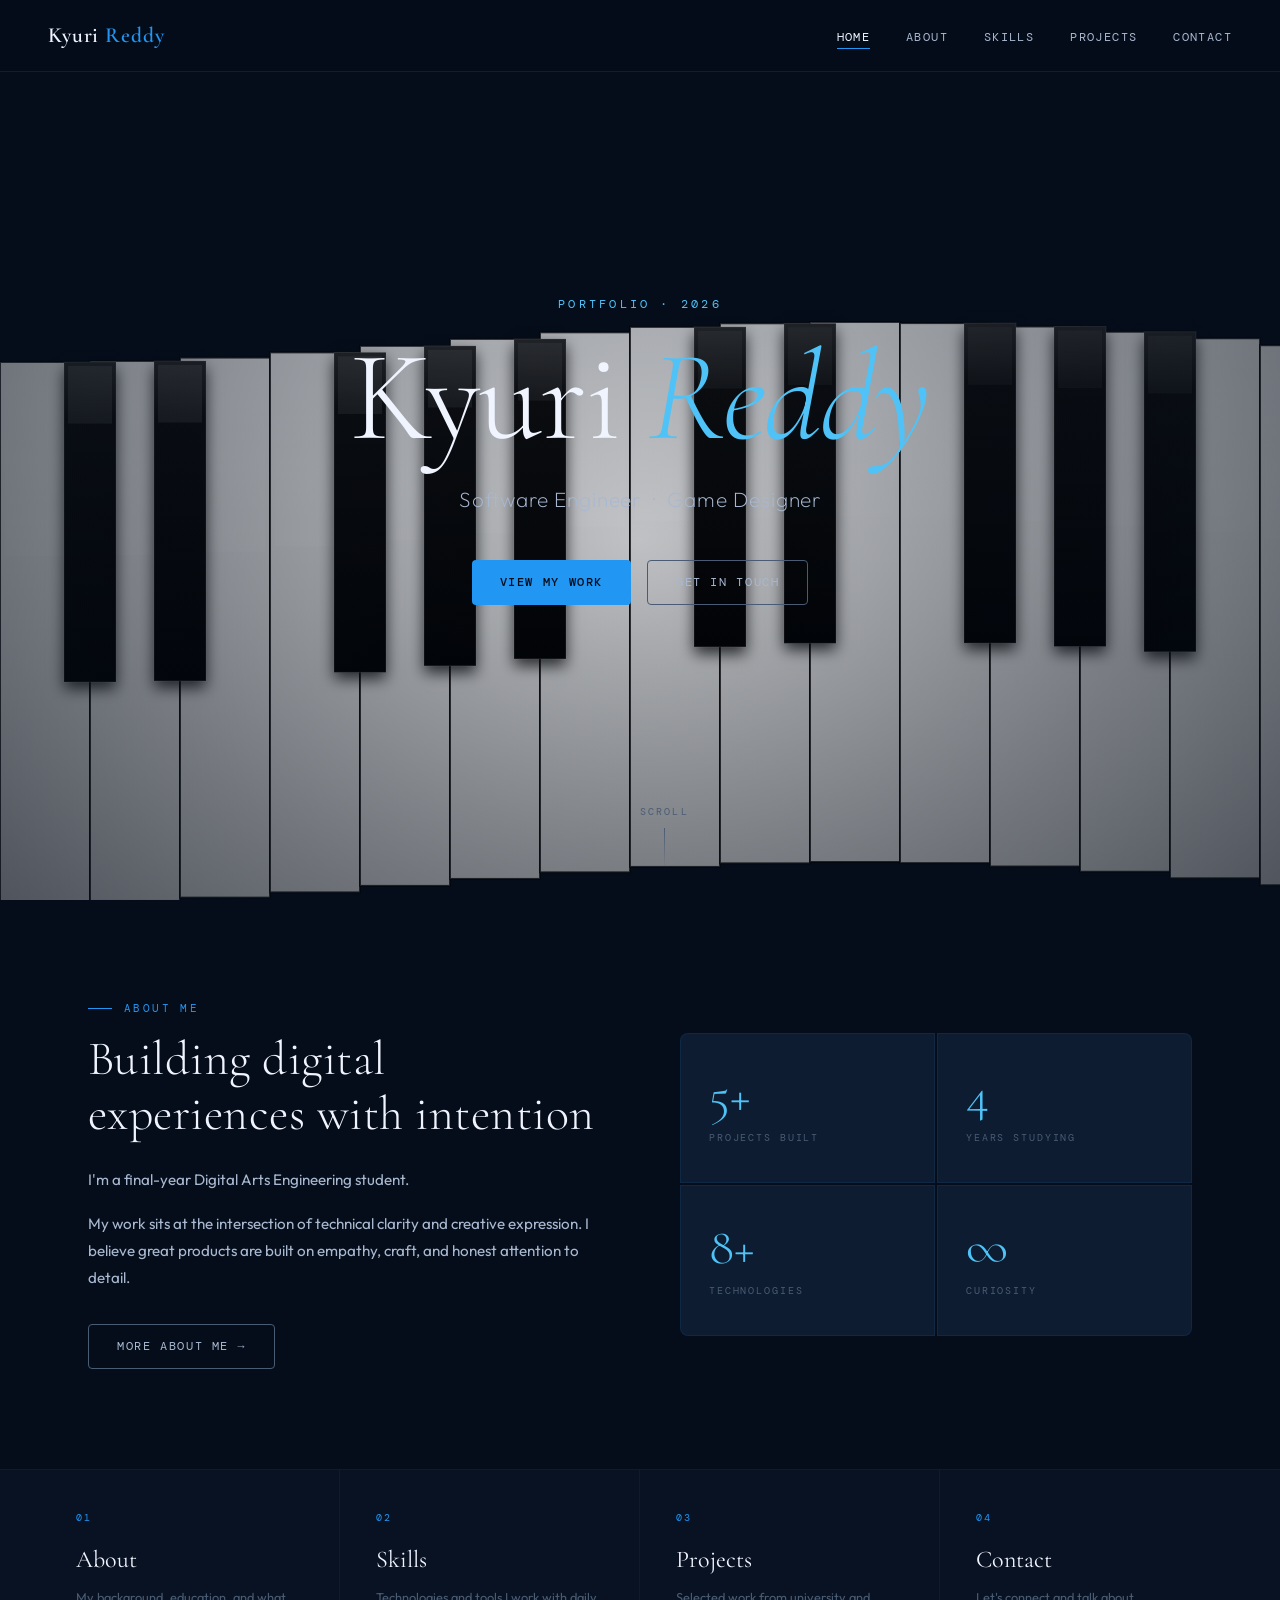
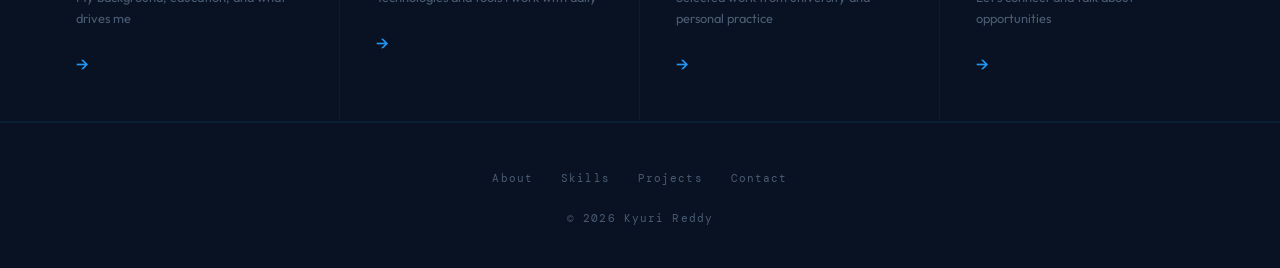
==== Website/index.html @ 3c1cd6ba "First commit" ====
<!DOCTYPE html>
<html lang="en">
<head>
  <meta charset="UTF-8">
  <meta name="viewport" content="width=device-width, initial-scale=1.0">
  <title>Kyuri Reddy — Portfolio</title>
  <link rel="stylesheet" href="css/style.css">
  <link rel="stylesheet" href="css/home.css">
</head>
<body>

  <div id="nav-container"></div>

  <div class="page-wrapper" style="padding-top:0;">

    <!-- HERO -->
    <section class="hero" id="hero">
      <canvas id="piano-canvas" aria-hidden="true"></canvas>

      <div class="hero-content">
        <p class="hero-eyebrow">Portfolio · 2026</p>
        <h1 class="hero-name">Kyuri <em>Reddy</em></h1>
        <p class="hero-tagline">Software Engineer &nbsp;·&nbsp; Game Designer</p>
        <div class="hero-ctas">
          <a href="pages/projects.html" class="btn btn-primary">View My Work</a>
          <a href="pages/contact.html" class="btn btn-outline">Get In Touch</a>
        </div>
      </div>

      <div class="hero-scroll-hint">
        <span>Scroll</span>
        <div class="scroll-line"></div>
      </div>
    </section>

    <!-- INTRO -->
    <section class="intro-section" aria-label="Introduction">
      <div class="intro-text reveal">
        <div class="section-tag">About Me</div>
        <h2>Building digital experiences with intention</h2>
        <p>I'm a final-year Digital Arts Engineering student.</p>
        <p>My work sits at the intersection of technical clarity and creative expression. I believe great products are built on empathy, craft, and honest attention to detail.</p>
        <a href="pages/about.html" class="btn btn-outline">More About Me →</a>
      </div>
      <div class="intro-stats reveal">
        <div class="stat-card">
          <div class="stat-number">5+</div>
          <div class="stat-label">Projects Built</div>
        </div>
        <div class="stat-card">
          <div class="stat-number">4</div>
          <div class="stat-label">Years Studying</div>
        </div>
        <div class="stat-card">
          <div class="stat-number">8+</div>
          <div class="stat-label">Technologies</div>
        </div>
        <div class="stat-card">
          <div class="stat-number">∞</div>
          <div class="stat-label">Curiosity</div>
        </div>
      </div>
    </section>

    <!-- PAGE NAV ROW -->
    <section class="page-nav-section" aria-label="Site navigation">
      <div class="page-nav-row">
        <a href="pages/about.html" class="page-nav-item reveal">
          <div class="pni-num">01</div>
          <div class="pni-title">About</div>
          <div class="pni-desc">My background, education, and what drives me</div>
          <div class="pni-arrow">→</div>
        </a>
        <a href="pages/skills.html" class="page-nav-item reveal">
          <div class="pni-num">02</div>
          <div class="pni-title">Skills</div>
          <div class="pni-desc">Technologies and tools I work with daily</div>
          <div class="pni-arrow">→</div>
        </a>
        <a href="pages/projects.html" class="page-nav-item reveal">
          <div class="pni-num">03</div>
          <div class="pni-title">Projects</div>
          <div class="pni-desc">Selected work from university and personal practice</div>
          <div class="pni-arrow">→</div>
        </a>
        <a href="pages/contact.html" class="page-nav-item reveal">
          <div class="pni-num">04</div>
          <div class="pni-title">Contact</div>
          <div class="pni-desc">Let's connect and talk about opportunities</div>
          <div class="pni-arrow">→</div>
        </a>
      </div>
    </section>

  </div>

  <footer>
    <ul class="footer-links">
      <li><a href="pages/about.html">About</a></li>
      <li><a href="pages/skills.html">Skills</a></li>
      <li><a href="pages/projects.html">Projects</a></li>
      <li><a href="pages/contact.html">Contact</a></li>
    </ul>
    <p>&copy; 2026 Kyuri Reddy</p>
  </footer>

  <script src="js/nav.js"></script>
  <script src="js/piano.js"></script>
  <script src="js/scroll-reveal.js"></script>

</body>
</html>
---- Website/css/style.css ----
/* ============================================================
   KYURI REDDY PORTFOLIO — GLOBAL STYLES
   The Methodical Creative
   ============================================================ */

@import url('https://fonts.googleapis.com/css2?family=Cormorant+Garamond:ital,wght@0,300;0,400;0,600;1,300;1,400&family=DM+Mono:ital,wght@0,300;0,400;0,500;1,300&family=Outfit:wght@200;300;400;500;600&display=swap');

/* ── CSS Variables ── */
:root {
  --bg-deep:       #050d1a;
  --bg-mid:        #091222;
  --bg-card:       #0d1c30;
  --bg-card-hover: #122240;
  --blue-1:        #0a3d6b;
  --blue-2:        #1460a8;
  --blue-accent:   #2196f3;
  --blue-bright:   #4fc3f7;
  --white:         #f0f4ff;
  --white-dim:     #a8b8d0;
  --white-faint:   #4a5c74;
  --gold:          #c9a84c;
  --gold-dim:      #7a6230;
  --piano-white:   #ddeeff;
  --piano-black:   #06101f;
  --font-display:  'Cormorant Garamond', serif;
  --font-mono:     'DM Mono', monospace;
  --font-body:     'Outfit', sans-serif;
  --nav-h:         72px;
  --radius:        4px;
  --transition:    0.3s cubic-bezier(0.4, 0, 0.2, 1);
}

/* ── Reset ── */
*, *::before, *::after { box-sizing: border-box; margin: 0; padding: 0; }

html { scroll-behavior: smooth; font-size: 16px; }

body {
  background: var(--bg-deep);
  color: var(--white);
  font-family: var(--font-body);
  line-height: 1.65;
  min-height: 100vh;
  overflow-x: hidden;
}

a { color: var(--blue-bright); text-decoration: none; transition: color var(--transition); }
a:hover { color: var(--white); }

img { max-width: 100%; display: block; }

h1, h2, h3, h4 {
  font-family: var(--font-display);
  font-weight: 300;
  line-height: 1.15;
  letter-spacing: 0.01em;
}

/* ── Navigation (injected via JS) ── */
#nav-container nav {
  position: fixed;
  top: 0; left: 0; right: 0;
  height: var(--nav-h);
  z-index: 1000;
  display: flex;
  align-items: center;
  justify-content: space-between;
  padding: 0 48px;
  background: rgba(5, 13, 26, 0.82);
  backdrop-filter: blur(14px);
  border-bottom: 1px solid rgba(33, 150, 243, 0.15);
}

.nav-logo {
  font-family: var(--font-display);
  font-size: 1.35rem;
  font-weight: 600;
  color: var(--white);
  letter-spacing: 0.04em;
}

.nav-logo span { color: var(--blue-accent); }

.nav-links {
  display: flex;
  gap: 36px;
  list-style: none;
  align-items: center;
}

.nav-links a {
  font-family: var(--font-mono);
  font-size: 0.72rem;
  font-weight: 400;
  letter-spacing: 0.12em;
  text-transform: uppercase;
  color: var(--white-dim);
  transition: color var(--transition);
  position: relative;
  padding-bottom: 4px;
}

.nav-links a::after {
  content: '';
  position: absolute;
  bottom: 0; left: 0;
  width: 0; height: 1px;
  background: var(--blue-accent);
  transition: width var(--transition);
}

.nav-links a:hover,
.nav-links a.active { color: var(--white); }

.nav-links a:hover::after,
.nav-links a.active::after { width: 100%; }

.nav-hamburger {
  display: none;
  flex-direction: column;
  gap: 5px;
  cursor: pointer;
  background: none;
  border: none;
  padding: 4px;
}
.nav-hamburger span {
  display: block;
  width: 24px; height: 1.5px;
  background: var(--white-dim);
  transition: var(--transition);
}

/* ── Page wrapper ── */
.page-wrapper {
  padding-top: var(--nav-h);
  min-height: 100vh;
}

/* ── Section base ── */
.section {
  padding: 100px 48px;
  max-width: 1200px;
  margin: 0 auto;
}

.section-tag {
  font-family: var(--font-mono);
  font-size: 0.68rem;
  letter-spacing: 0.22em;
  text-transform: uppercase;
  color: var(--blue-accent);
  margin-bottom: 14px;
  display: flex;
  align-items: center;
  gap: 12px;
}
.section-tag::before {
  content: '';
  display: block;
  width: 24px; height: 1px;
  background: var(--blue-accent);
}

.section-heading {
  font-size: clamp(2.2rem, 5vw, 3.8rem);
  color: var(--white);
  margin-bottom: 16px;
}

.section-sub {
  font-size: 1rem;
  color: var(--white-dim);
  max-width: 520px;
  margin-bottom: 60px;
  line-height: 1.7;
}

/* ── Divider ── */
.divider {
  width: 60px; height: 1px;
  background: linear-gradient(90deg, var(--blue-accent), transparent);
  margin: 20px 0 40px;
}

/* ── Buttons ── */
.btn {
  display: inline-flex;
  align-items: center;
  gap: 8px;
  padding: 12px 28px;
  font-family: var(--font-mono);
  font-size: 0.72rem;
  letter-spacing: 0.14em;
  text-transform: uppercase;
  border-radius: var(--radius);
  cursor: pointer;
  transition: var(--transition);
  border: none;
}

.btn-primary {
  background: var(--blue-accent);
  color: var(--bg-deep);
  font-weight: 500;
}
.btn-primary:hover {
  background: var(--blue-bright);
  color: var(--bg-deep);
  transform: translateY(-2px);
  box-shadow: 0 8px 24px rgba(33, 150, 243, 0.35);
}

.btn-outline {
  background: transparent;
  color: var(--white-dim);
  border: 1px solid var(--white-faint);
}
.btn-outline:hover {
  border-color: var(--blue-accent);
  color: var(--white);
  transform: translateY(-2px);
}

/* ── Cards ── */
.card {
  background: var(--bg-card);
  border: 1px solid rgba(33, 150, 243, 0.12);
  border-radius: 8px;
  transition: var(--transition);
}
.card:hover {
  background: var(--bg-card-hover);
  border-color: rgba(33, 150, 243, 0.3);
  transform: translateY(-4px);
  box-shadow: 0 20px 40px rgba(0, 0, 0, 0.4);
}

/* ── Footer ── */
footer {
  background: var(--bg-mid);
  border-top: 1px solid rgba(33, 150, 243, 0.1);
  padding: 40px 48px;
  text-align: center;
}
footer p {
  font-family: var(--font-mono);
  font-size: 0.7rem;
  letter-spacing: 0.1em;
  color: var(--white-faint);
}
footer .footer-links {
  display: flex;
  justify-content: center;
  gap: 28px;
  margin-bottom: 20px;
  list-style: none;
}
footer .footer-links a {
  font-family: var(--font-mono);
  font-size: 0.7rem;
  letter-spacing: 0.1em;
  color: var(--white-faint);
}
footer .footer-links a:hover { color: var(--blue-accent); }

/* ── Scroll animations ── */
.reveal {
  opacity: 0;
  transform: translateY(28px);
  transition: opacity 0.7s ease, transform 0.7s ease;
}
.reveal.visible {
  opacity: 1;
  transform: none;
}

/* ── Lightbox overlay ── */
#lightbox-overlay {
  display: none;
  position: fixed;
  inset: 0;
  background: rgba(5, 13, 26, 0.94);
  z-index: 9000;
  align-items: center;
  justify-content: center;
  backdrop-filter: blur(6px);
}
#lightbox-overlay.open { display: flex; }
#lightbox-overlay img {
  max-width: 90vw;
  max-height: 85vh;
  border-radius: 8px;
  box-shadow: 0 30px 80px rgba(0,0,0,0.8);
  animation: lightboxIn 0.25s ease;
}
@keyframes lightboxIn {
  from { opacity: 0; transform: scale(0.93); }
  to   { opacity: 1; transform: scale(1); }
}
#lightbox-close {
  position: fixed;
  top: 24px; right: 32px;
  font-size: 2rem;
  color: var(--white-dim);
  cursor: pointer;
  background: none;
  border: none;
  line-height: 1;
  transition: color var(--transition);
}
#lightbox-close:hover { color: var(--white); }

/* ── Responsive ── */
@media (max-width: 1024px) {
  .section { padding: 80px 32px; }
  #nav-container nav { padding: 0 32px; }
}

@media (max-width: 768px) {
  .section { padding: 64px 20px; }
  #nav-container nav { padding: 0 20px; }

  .nav-links {
    display: none;
    position: fixed;
    top: var(--nav-h); left: 0; right: 0;
    background: rgba(5, 13, 26, 0.97);
    flex-direction: column;
    padding: 32px 24px;
    gap: 24px;
    border-bottom: 1px solid rgba(33,150,243,0.15);
  }
  .nav-links.open { display: flex; }
  .nav-links a { font-size: 0.85rem; }
  .nav-hamburger { display: flex; }
}
---- Website/css/home.css ----
/* ============================================================
   home.css — Styles specific to index.html
   Global styles live in style.css
   ============================================================ */

/* ── Hero ── */
.hero {
  position: relative;
  height: 100vh;
  width: 100%;
  display: flex;
  align-items: center;
  justify-content: center;
  overflow: hidden;
}

#piano-canvas {
  position: absolute;
  inset: 0;
  width: 100%;
  height: 100%;
  z-index: 0;
}

.hero::after {
  content: '';
  position: absolute;
  inset: 0;
  background: radial-gradient(ellipse at 50% 60%, rgba(5,13,26,0.2) 0%, rgba(5,13,26,0.7) 100%);
  z-index: 1;
  pointer-events: none;
}

.hero-content {
  position: relative;
  z-index: 2;
  text-align: center;
  padding: 0 24px;
}

.hero-eyebrow {
  font-family: var(--font-mono);
  font-size: 0.72rem;
  letter-spacing: 0.28em;
  text-transform: uppercase;
  color: var(--blue-bright);
  margin-bottom: 20px;
  opacity: 0;
  animation: fadeUp 0.8s ease 0.4s forwards;
}

.hero-name {
  font-family: var(--font-display);
  font-size: clamp(3.5rem, 10vw, 8rem);
  font-weight: 300;
  color: var(--white);
  letter-spacing: -0.01em;
  line-height: 1;
  opacity: 0;
  animation: fadeUp 0.9s ease 0.6s forwards;
}

.hero-name em {
  font-style: italic;
  color: var(--blue-bright);
}

.hero-tagline {
  font-family: var(--font-body);
  font-size: clamp(1rem, 2vw, 1.3rem);
  font-weight: 200;
  color: var(--white-dim);
  margin-top: 20px;
  letter-spacing: 0.04em;
  opacity: 0;
  animation: fadeUp 0.9s ease 0.85s forwards;
}

.hero-ctas {
  display: flex;
  gap: 16px;
  justify-content: center;
  margin-top: 44px;
  opacity: 0;
  animation: fadeUp 0.9s ease 1.05s forwards;
  flex-wrap: wrap;
}

.hero-scroll-hint {
  position: absolute;
  bottom: 32px;
  left: 50%;
  transform: translateX(-50%);
  z-index: 2;
  display: flex;
  flex-direction: column;
  align-items: center;
  gap: 8px;
  opacity: 0;
  animation: fadeUp 0.9s ease 1.4s forwards;
}

.hero-scroll-hint span {
  font-family: var(--font-mono);
  font-size: 0.6rem;
  letter-spacing: 0.22em;
  text-transform: uppercase;
  color: var(--white-faint);
}

.scroll-line {
  width: 1px;
  height: 40px;
  background: linear-gradient(to bottom, var(--white-faint), transparent);
  animation: scrollPulse 2s ease-in-out infinite;
}

@keyframes fadeUp {
  from { opacity: 0; transform: translateY(20px); }
  to   { opacity: 1; transform: translateY(0); }
}

@keyframes scrollPulse {
  0%, 100% { opacity: 0.3; }
  50%       { opacity: 1; }
}

/* ── Intro section ── */
.intro-section {
  padding: 100px 48px;
  max-width: 1200px;
  margin: 0 auto;
  display: grid;
  grid-template-columns: 1fr 1fr;
  gap: 80px;
  align-items: center;
}

.intro-text h2 {
  font-size: clamp(2rem, 4vw, 3rem);
  margin-bottom: 24px;
  color: var(--white);
}

.intro-text p {
  color: var(--white-dim);
  margin-bottom: 16px;
  font-size: 0.95rem;
  line-height: 1.8;
}

.intro-text .btn { margin-top: 16px; }

.intro-stats {
  display: grid;
  grid-template-columns: 1fr 1fr;
  gap: 2px;
}

.stat-card {
  background: var(--bg-card);
  border: 1px solid rgba(33, 150, 243, 0.1);
  padding: 36px 28px;
  transition: var(--transition);
}

.stat-card:hover {
  border-color: rgba(33, 150, 243, 0.35);
  background: var(--bg-card-hover);
}

.stat-card:nth-child(1) { border-radius: 8px 0 0 0; }
.stat-card:nth-child(2) { border-radius: 0 8px 0 0; }
.stat-card:nth-child(3) { border-radius: 0 0 0 8px; }
.stat-card:nth-child(4) { border-radius: 0 0 8px 0; }

.stat-number {
  font-family: var(--font-display);
  font-size: 3.2rem;
  font-weight: 300;
  color: var(--blue-bright);
  line-height: 1;
  margin-bottom: 8px;
}

.stat-label {
  font-family: var(--font-mono);
  font-size: 0.65rem;
  letter-spacing: 0.18em;
  text-transform: uppercase;
  color: var(--white-faint);
}

/* ── Page nav row ── */
.page-nav-section {
  background: var(--bg-mid);
  border-top: 1px solid rgba(33, 150, 243, 0.08);
  border-bottom: 1px solid rgba(33, 150, 243, 0.08);
  padding: 0;
}

.page-nav-row {
  max-width: 1200px;
  margin: 0 auto;
  display: grid;
  grid-template-columns: repeat(4, 1fr);
}

.page-nav-item {
  padding: 40px 36px;
  border-right: 1px solid rgba(33, 150, 243, 0.08);
  transition: var(--transition);
  cursor: pointer;
  text-decoration: none;
  display: block;
}

.page-nav-item:last-child { border-right: none; }
.page-nav-item:hover { background: var(--bg-card); }

.pni-num {
  font-family: var(--font-mono);
  font-size: 0.6rem;
  letter-spacing: 0.18em;
  color: var(--blue-accent);
  margin-bottom: 14px;
}

.pni-title {
  font-family: var(--font-display);
  font-size: 1.5rem;
  color: var(--white);
  margin-bottom: 8px;
}

.pni-desc {
  font-size: 0.8rem;
  color: var(--white-faint);
}

.pni-arrow {
  margin-top: 20px;
  font-size: 1.2rem;
  color: var(--blue-accent);
  transition: transform var(--transition);
}

.page-nav-item:hover .pni-arrow { transform: translateX(6px); }

/* ── Responsive ── */
@media (max-width: 900px) {
  .intro-section {
    grid-template-columns: 1fr;
    gap: 48px;
    padding: 64px 24px;
  }

  .page-nav-row { grid-template-columns: 1fr 1fr; }
  .page-nav-item { border-bottom: 1px solid rgba(33, 150, 243, 0.08); }
}

@media (max-width: 520px) {
  .page-nav-row { grid-template-columns: 1fr; }
  .intro-stats { grid-template-columns: 1fr 1fr; }
}
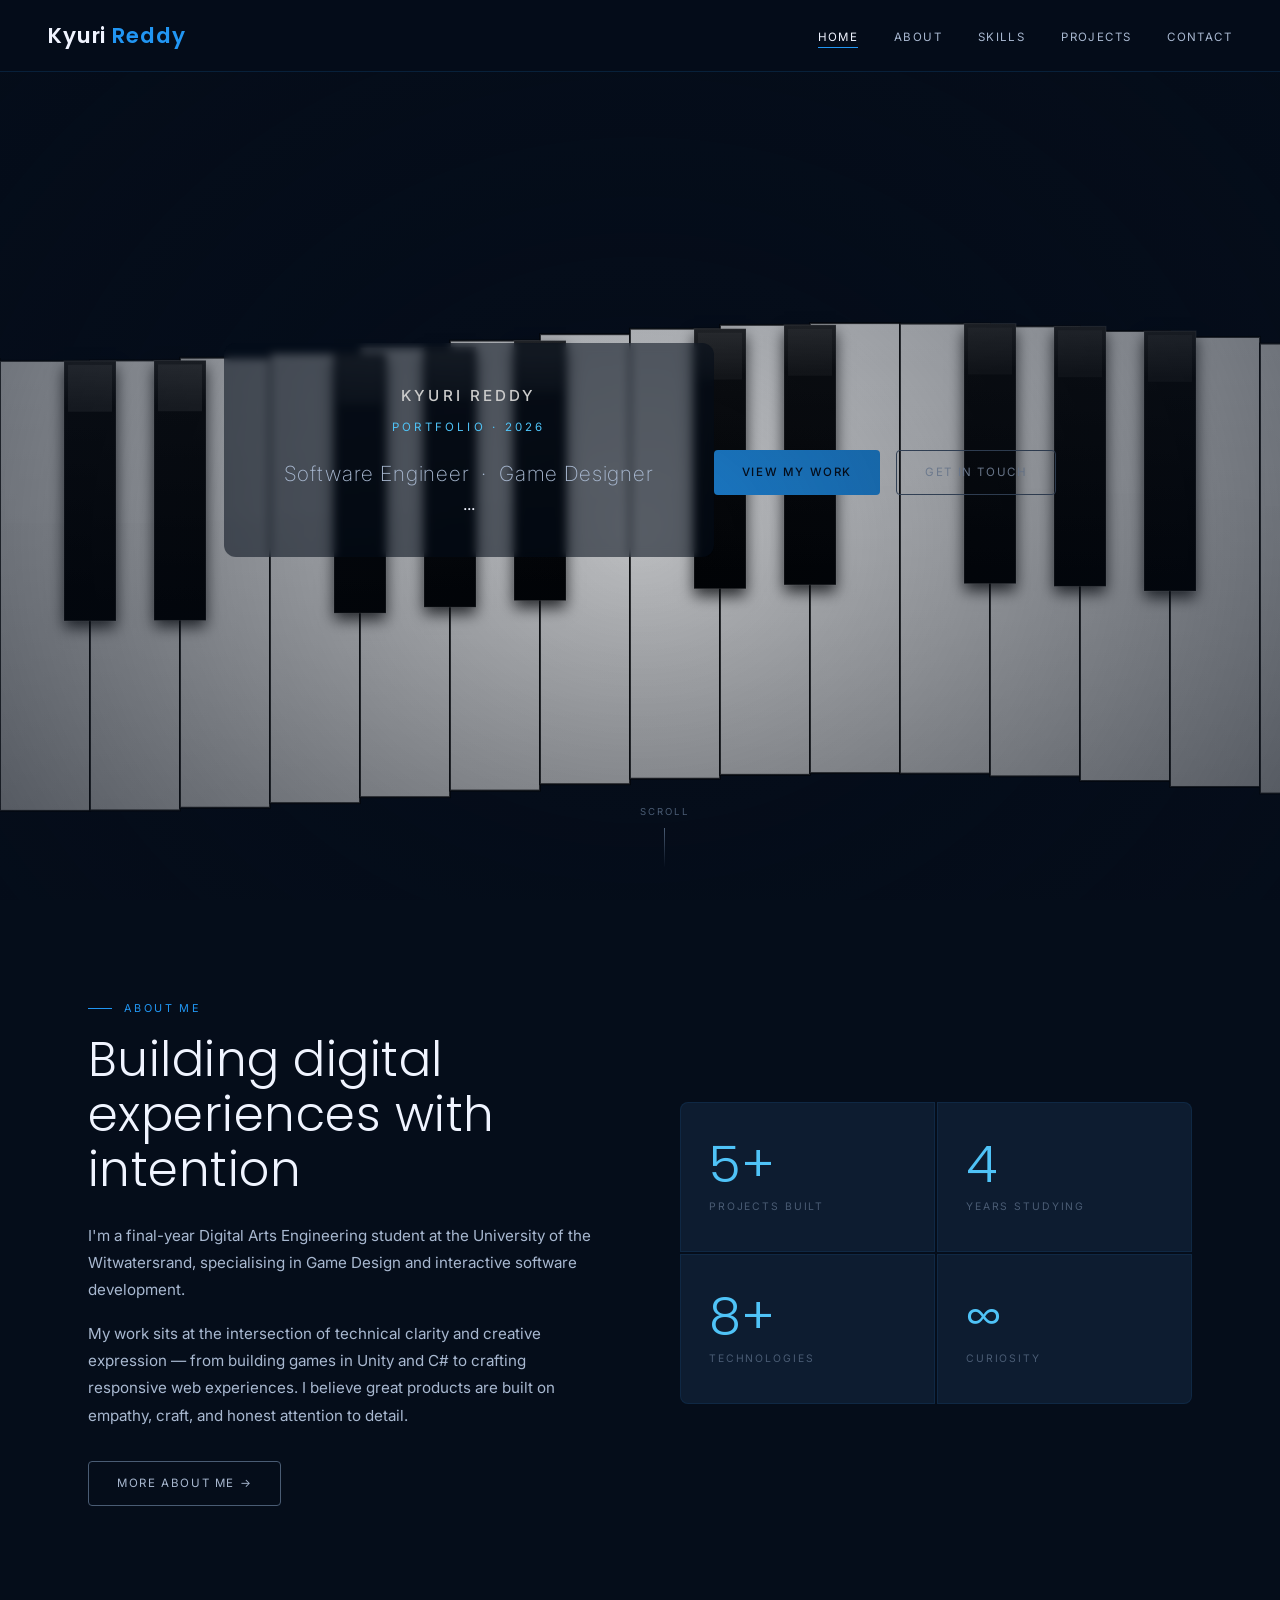
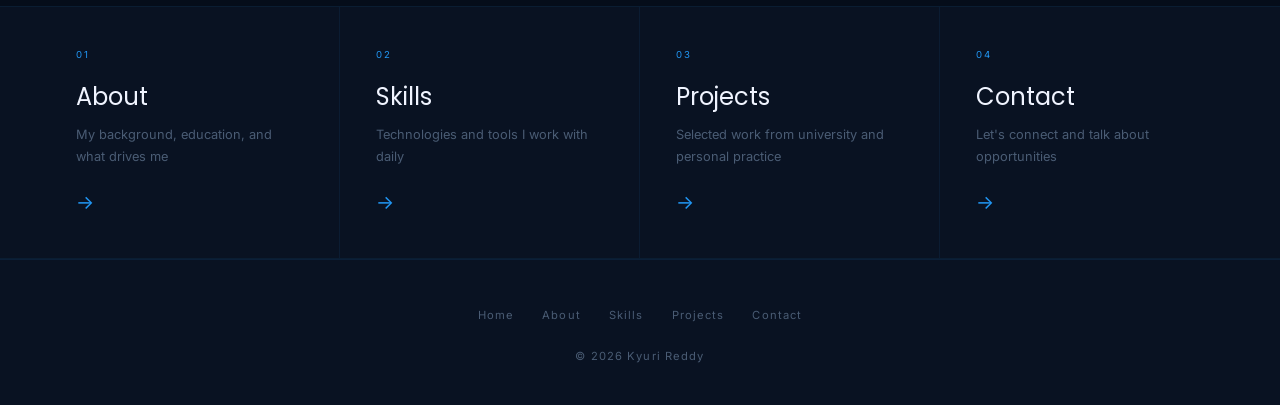
==== commit 897ec980: "the website" ====
--- a/Website/index.html
+++ b/Website/index.html
@@ -17,11 +17,12 @@
     <section class="hero" id="hero">
       <canvas id="piano-canvas" aria-hidden="true"></canvas>
 
-      <div class="hero-content">
-        <p class="hero-eyebrow">Portfolio · 2026</p>
-        <h1 class="hero-name">Kyuri <em>Reddy</em></h1>
-        <p class="hero-tagline">Software Engineer &nbsp;·&nbsp; Game Designer</p>
-        <div class="hero-ctas">
+<div class="hero-content">
+  <p class="hero-name-top">Kyuri Reddy</p>
+  <p class="hero-eyebrow">Portfolio · 2026</p>
+  <p class="hero-tagline">Software Engineer &nbsp;·&nbsp; Game Designer</p>
+  ...
+</div><div class="hero-ctas">
           <a href="pages/projects.html" class="btn btn-primary">View My Work</a>
           <a href="pages/contact.html" class="btn btn-outline">Get In Touch</a>
         </div>
@@ -38,8 +39,8 @@
       <div class="intro-text reveal">
         <div class="section-tag">About Me</div>
         <h2>Building digital experiences with intention</h2>
-        <p>I'm a final-year Digital Arts Engineering student.</p>
-        <p>My work sits at the intersection of technical clarity and creative expression. I believe great products are built on empathy, craft, and honest attention to detail.</p>
+        <p>I'm a final-year Digital Arts Engineering student at the University of the Witwatersrand, specialising in Game Design and interactive software development.</p>
+        <p>My work sits at the intersection of technical clarity and creative expression — from building games in Unity and C# to crafting responsive web experiences. I believe great products are built on empathy, craft, and honest attention to detail.</p>
         <a href="pages/about.html" class="btn btn-outline">More About Me →</a>
       </div>
       <div class="intro-stats reveal">
@@ -94,19 +95,11 @@
 
   </div>
 
-  <footer>
-    <ul class="footer-links">
-      <li><a href="pages/about.html">About</a></li>
-      <li><a href="pages/skills.html">Skills</a></li>
-      <li><a href="pages/projects.html">Projects</a></li>
-      <li><a href="pages/contact.html">Contact</a></li>
-    </ul>
-    <p>&copy; 2026 Kyuri Reddy</p>
-  </footer>
+  <footer></footer>
 
   <script src="js/nav.js"></script>
   <script src="js/piano.js"></script>
   <script src="js/scroll-reveal.js"></script>
 
 </body>
-</html>
+</html>
--- a/Website/css/style.css
+++ b/Website/css/style.css
@@ -2,9 +2,8 @@
    KYURI REDDY PORTFOLIO — GLOBAL STYLES
    The Methodical Creative
    ============================================================ */
-
-@import url('https://fonts.googleapis.com/css2?family=Cormorant+Garamond:ital,wght@0,300;0,400;0,600;1,300;1,400&family=DM+Mono:ital,wght@0,300;0,400;0,500;1,300&family=Outfit:wght@200;300;400;500;600&display=swap');
-
+/* NEW */
+@import url('https://fonts.googleapis.com/css2?family=Poppins:wght@300;400;500;600;700&family=Inter:wght@300;400;500;600&display=swap');
 /* ── CSS Variables ── */
 :root {
   --bg-deep:       #050d1a;
@@ -22,9 +21,9 @@
   --gold-dim:      #7a6230;
   --piano-white:   #ddeeff;
   --piano-black:   #06101f;
-  --font-display:  'Cormorant Garamond', serif;
-  --font-mono:     'DM Mono', monospace;
-  --font-body:     'Outfit', sans-serif;
+--font-display:  'Poppins', sans-serif;
+--font-mono:     'Inter', sans-serif;
+--font-body:     'Inter', sans-serif;
   --nav-h:         72px;
   --radius:        4px;
   --transition:    0.3s cubic-bezier(0.4, 0, 0.2, 1);
--- a/Website/css/home.css
+++ b/Website/css/home.css
@@ -1,8 +1,3 @@
-/* ============================================================
-   home.css — Styles specific to index.html
-   Global styles live in style.css
-   ============================================================ */
-
 /* ── Hero ── */
 .hero {
   position: relative;
@@ -33,9 +28,12 @@
 
 .hero-content {
   position: relative;
-  z-index: 2;
+  z-index: 10;
   text-align: center;
-  padding: 0 24px;
+  padding: 40px 60px;
+  background: rgba(5, 13, 26, 0.55);
+  border-radius: 12px;
+  backdrop-filter: blur(4px);
 }
 
 .hero-eyebrow {
@@ -49,15 +47,16 @@
   animation: fadeUp 0.8s ease 0.4s forwards;
 }
 
-.hero-name {
-  font-family: var(--font-display);
-  font-size: clamp(3.5rem, 10vw, 8rem);
-  font-weight: 300;
-  color: var(--white);
-  letter-spacing: -0.01em;
-  line-height: 1;
-  opacity: 0;
-  animation: fadeUp 0.9s ease 0.6s forwards;
+.hero-name-top {
+  font-family: var(--font-body);
+  font-size: 0.95rem;
+  font-weight: 500;
+  letter-spacing: 0.2em;
+  text-transform: uppercase;
+  color: #cbcbcb;
+  margin-bottom: 10px;
+  opacity: 0;
+  animation: fadeUp 0.8s ease 0.2s forwards;
 }
 
 .hero-name em {
